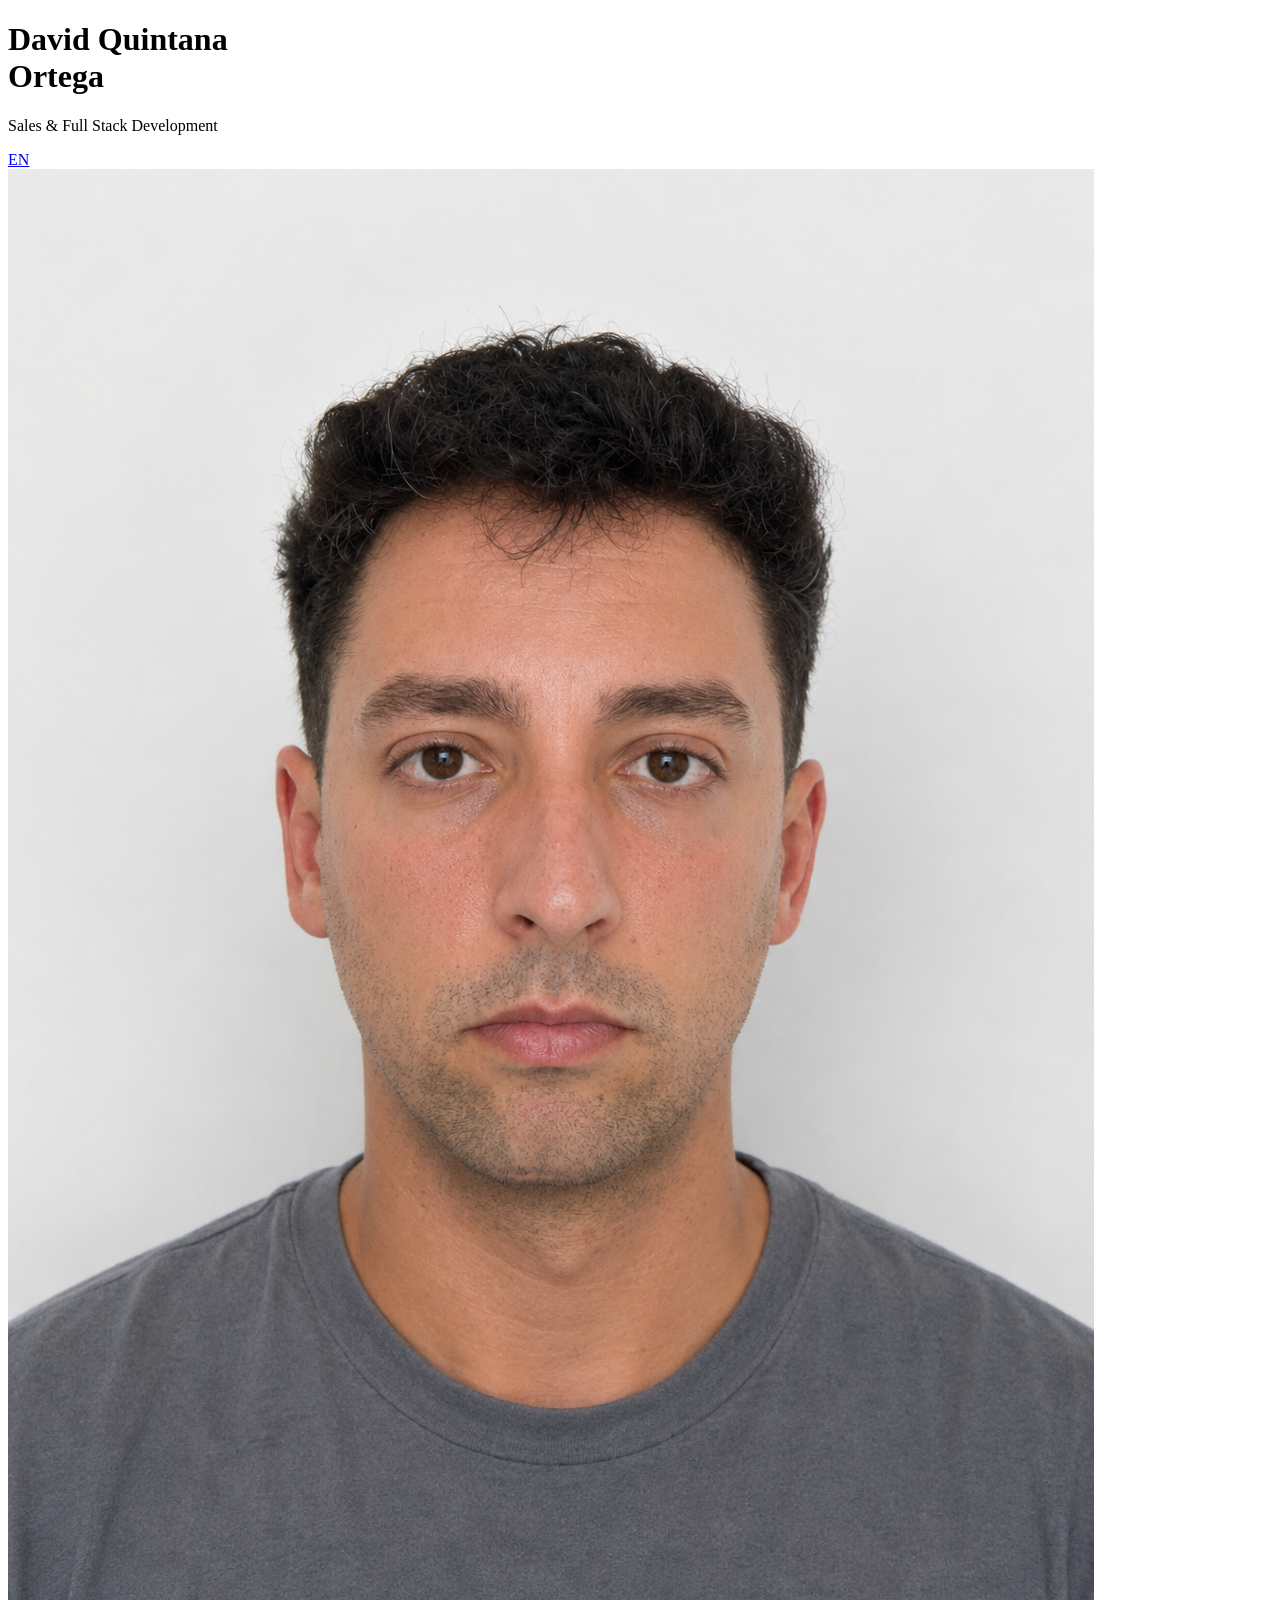
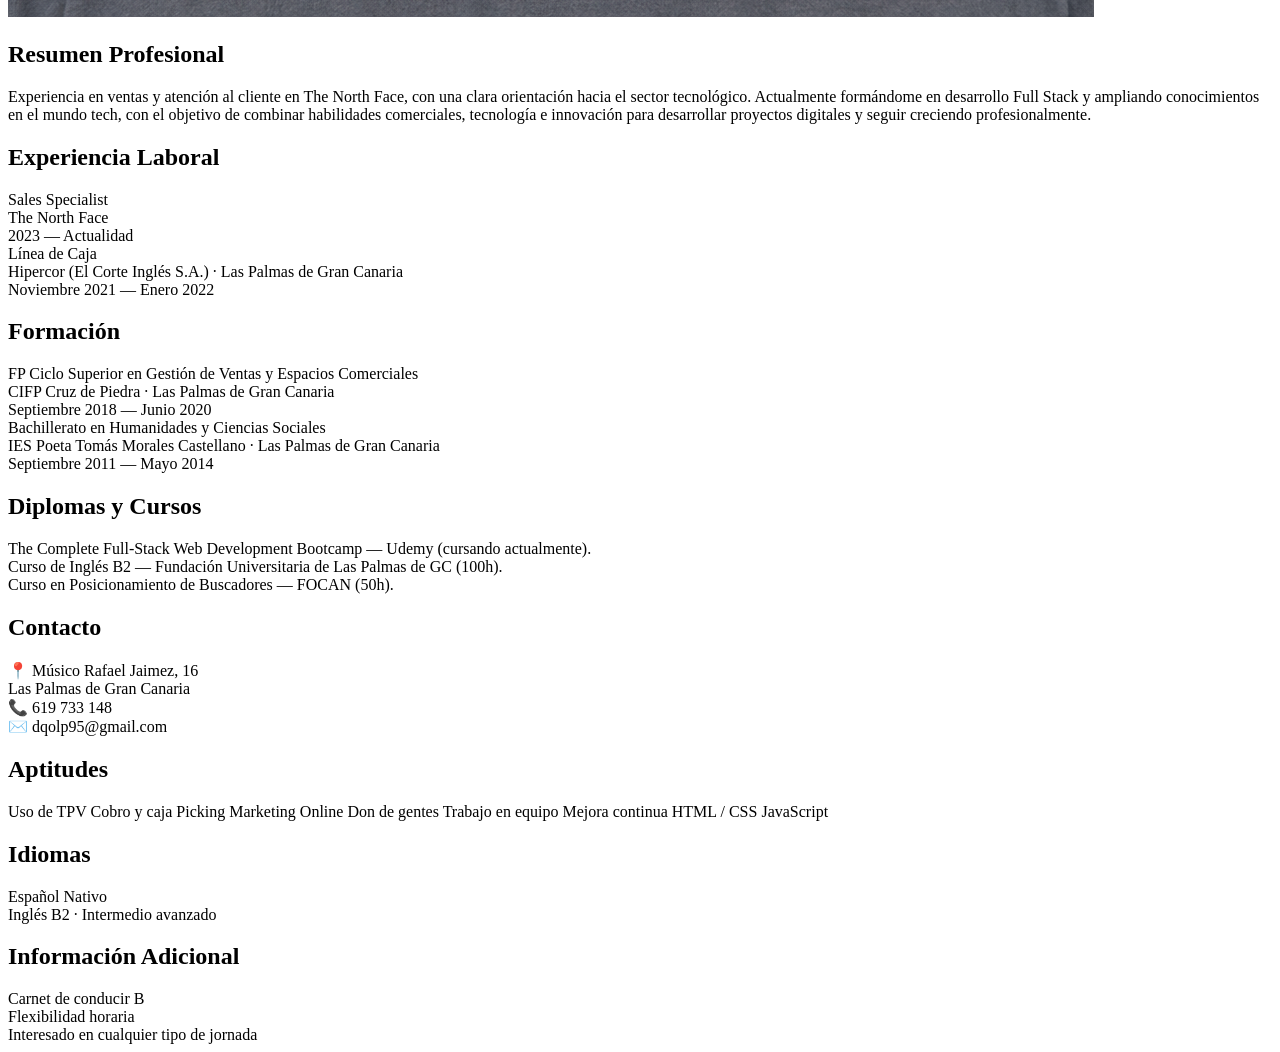
==== index.html @ 0366dd5f "Add files via upload" ====
<!DOCTYPE html>
<html lang="es">
<head>
  <meta charset="UTF-8">
  <meta name="viewport" content="width=device-width, initial-scale=1.0">
  <title>CV - David Quintana Ortega</title>
  <link href="https://fonts.googleapis.com/css2?family=Playfair+Display:wght@700&family=DM+Sans:wght@300;400;500&display=swap" rel="stylesheet">
  <link rel="stylesheet" href="curriculum.css">
</head>
<body>

<div class="cv-wrapper">

  <!-- CABECERA -->
  <div class="cv-header">
    <div class="cv-header-text">
      <h1>David Quintana<br>Ortega</h1>
      <p class="tagline">Sales &amp; Full Stack Development</p>
        <a href="curriculum-en.html" class="lang-btn">EN</a>
    </div>
    <img src="Curriculum.png" alt="Foto de Curriculum" class="cv-header-photo">
  </div>

  <!-- CUERPO EN DOS COLUMNAS -->
  <div class="cv-body">

    <!-- COLUMNA IZQUIERDA -->
    <div class="col-left">

      <section>
        <h2>Resumen Profesional</h2>
        <p class="resumen-text">
          Experiencia en ventas y atención al cliente en The North Face, con una clara orientación hacia el sector tecnológico. Actualmente formándome en desarrollo Full Stack y ampliando conocimientos en el mundo tech, con el objetivo de combinar habilidades comerciales, tecnología e innovación para desarrollar proyectos digitales y seguir creciendo profesionalmente.
        </p>
      </section>

      <section>
        <h2>Experiencia Laboral</h2>

        <div class="entry">
          <div class="entry-title">Sales Specialist</div>
          <div class="entry-org">The North Face</div>
          <div class="entry-date">2023 — Actualidad</div>
        </div>

        <div class="entry">
          <div class="entry-title">Línea de Caja</div>
          <div class="entry-org">Hipercor (El Corte Inglés S.A.) · Las Palmas de Gran Canaria</div>
          <div class="entry-date">Noviembre 2021 — Enero 2022</div>
        </div>
      </section>

      <section>
        <h2>Formación</h2>

        <div class="entry">
          <div class="entry-title">FP Ciclo Superior en Gestión de Ventas y Espacios Comerciales</div>
          <div class="entry-org">CIFP Cruz de Piedra · Las Palmas de Gran Canaria</div>
          <div class="entry-date">Septiembre 2018 — Junio 2020</div>
        </div>

        <div class="entry">
          <div class="entry-title">Bachillerato en Humanidades y Ciencias Sociales</div>
          <div class="entry-org">IES Poeta Tomás Morales Castellano · Las Palmas de Gran Canaria</div>
          <div class="entry-date">Septiembre 2011 — Mayo 2014</div>
        </div>
      </section>

      <section>
        <h2>Diplomas y Cursos</h2>
        <div class="diploma-item">The Complete Full-Stack Web Development Bootcamp — Udemy (cursando actualmente).</div>
        <div class="diploma-item">Curso de Inglés B2 — Fundación Universitaria de Las Palmas de GC (100h).</div>
        <div class="diploma-item">Curso en Posicionamiento de Buscadores — FOCAN (50h).</div>
      </section>

    </div>

    <!-- COLUMNA DERECHA -->
    <div class="col-right">

      <section>
        <h2>Contacto</h2>
        <div class="contact-item">
          <span class="contact-icon">📍</span>
          <span>Músico Rafael Jaimez, 16<br>Las Palmas de Gran Canaria</span>
        </div>
        <div class="contact-item">
          <span class="contact-icon">📞</span>
          <span>619 733 148</span>
        </div>
        <div class="contact-item">
          <span class="contact-icon">✉️</span>
          <span>dqolp95@gmail.com</span>
        </div>
      </section>

      <section>
        <h2>Aptitudes</h2>
        <span class="skill-tag">Uso de TPV</span>
        <span class="skill-tag">Cobro y caja</span>
        <span class="skill-tag">Picking</span>
        <span class="skill-tag">Marketing Online</span>
        <span class="skill-tag">Don de gentes</span>
        <span class="skill-tag">Trabajo en equipo</span>
        <span class="skill-tag">Mejora continua</span>
        <span class="skill-tag">HTML / CSS</span>
        <span class="skill-tag">JavaScript</span>
      </section>

      <section>
        <h2>Idiomas</h2>

        <div class="lang-item">
          <span class="lang-name">Español</span>
          <span class="lang-level">Nativo</span>
        </div>
        <div class="lang-bar-wrap"><div class="lang-bar" style="width:100%"></div></div>

        <div class="lang-item">
          <span class="lang-name">Inglés</span>
          <span class="lang-level">B2 · Intermedio avanzado</span>
        </div>
        <div class="lang-bar-wrap"><div class="lang-bar" style="width:70%"></div></div>

      <section>
        <h2>Información Adicional</h2>
        <div class="adicional-item">Carnet de conducir B</div>
        <div class="adicional-item">Flexibilidad horaria</div>
        <div class="adicional-item">Interesado en cualquier tipo de jornada</div>
      </section>

    </div>

  </div><!-- /cv-body -->
</div><!-- /cv-wrapper -->

</body>
</html>
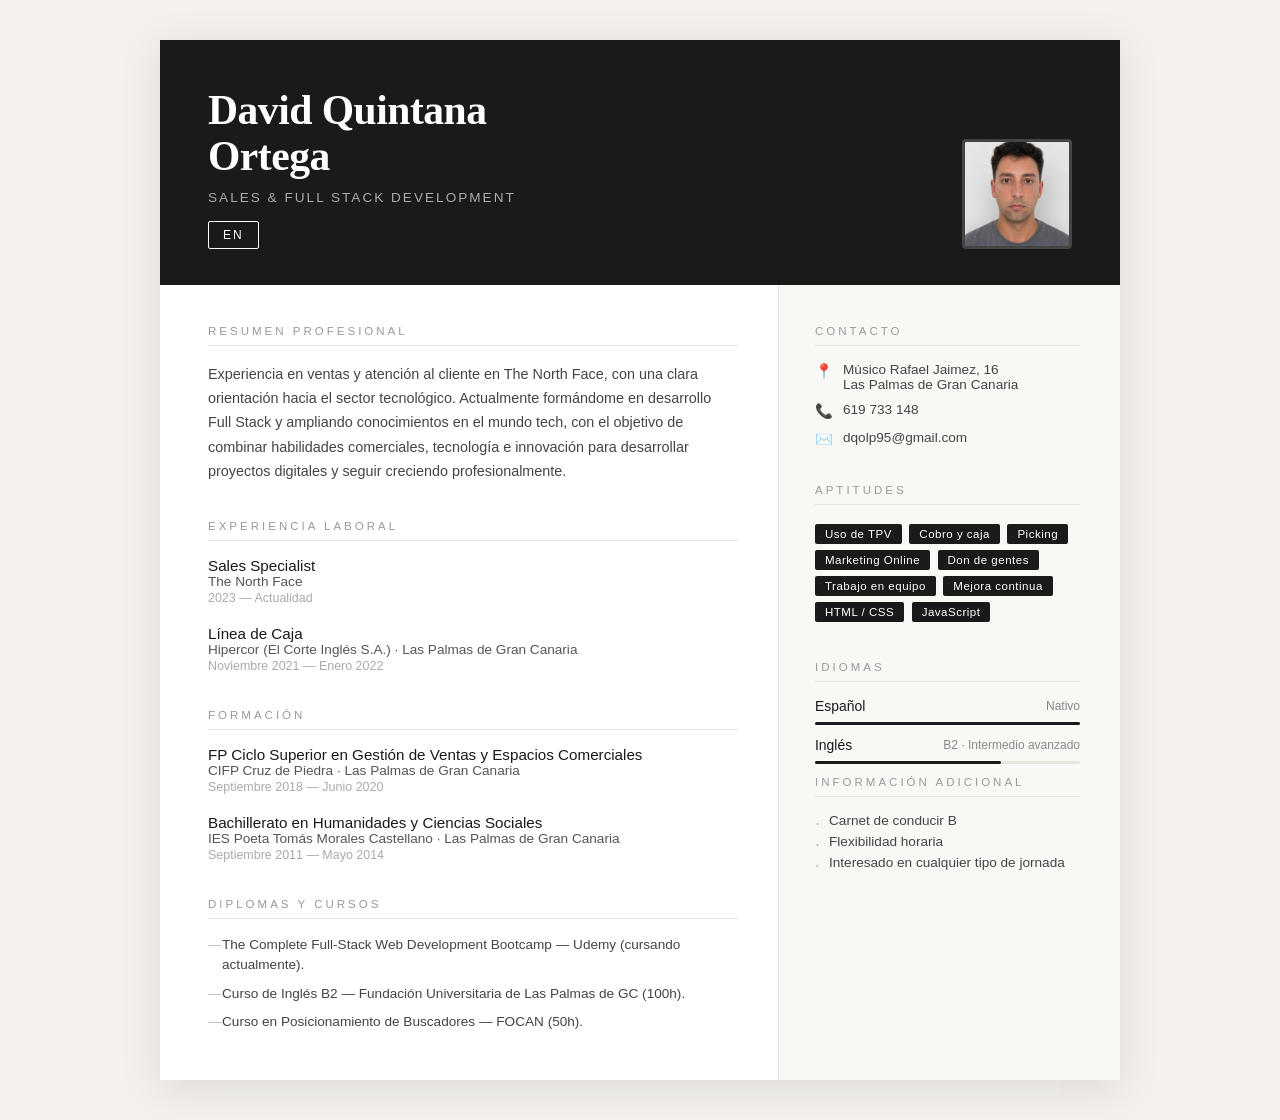
==== commit 5b8d964f: "Add files via upload" ====
--- a/index.html
+++ b/index.html
@@ -5,7 +5,7 @@
   <meta name="viewport" content="width=device-width, initial-scale=1.0">
   <title>CV - David Quintana Ortega</title>
   <link href="https://fonts.googleapis.com/css2?family=Playfair+Display:wght@700&family=DM+Sans:wght@300;400;500&display=swap" rel="stylesheet">
-  <link rel="stylesheet" href="curriculum.css">
+  <link rel="stylesheet" href="style.css">
 </head>
 <body>
 
--- a/style.css
+++ b/style.css
@@ -0,0 +1,268 @@
+*, *::before, *::after { box-sizing: border-box; margin: 0; padding: 0; }
+
+body {
+  font-family: 'DM Sans', sans-serif;
+  background: #f4f1ec;
+  color: #1a1a1a;
+  min-height: 100vh;
+  padding: 40px 20px;
+}
+
+.cv-wrapper {
+  max-width: 960px;
+  margin: 0 auto;
+  background: #fff;
+  box-shadow: 0 8px 40px rgba(0,0,0,0.10);
+}
+
+/* HEADER */
+.cv-header {
+  background: #1a1a1a;
+  color: #fff;
+  padding: 48px 48px 36px 48px;
+  display: flex;
+  align-items: flex-end;
+  justify-content: space-between;
+  gap: 32px;
+}
+
+.cv-header-text h1 {
+  font-family: 'Playfair Display', serif;
+  font-size: 2.6rem;
+  letter-spacing: -0.5px;
+  line-height: 1.1;
+  margin-bottom: 10px;
+}
+
+.cv-header-text .tagline {
+  font-size: 0.85rem;
+  font-weight: 300;
+  color: #aaa;
+  letter-spacing: 2px;
+  text-transform: uppercase;
+}
+
+.cv-header-photo {
+  width: 110px;
+  height: 110px;
+  border-radius: 4px;
+  object-fit: cover;
+  border: 3px solid #444;
+  flex-shrink: 0;
+}
+
+.cv-header-photo-placeholder {
+  width: 110px;
+  height: 110px;
+  border-radius: 4px;
+  background: #333;
+  flex-shrink: 0;
+  display: flex;
+  align-items: center;
+  justify-content: center;
+  color: #666;
+  font-size: 0.7rem;
+  text-align: center;
+  border: 3px solid #444;
+}
+
+/* BODY */
+.cv-body {
+  display: flex;
+  gap: 0;
+}
+
+/* LEFT COLUMN */
+.col-left {
+  flex: 2;
+  padding: 40px 40px 40px 48px;
+  border-right: 1px solid #e8e4de;
+}
+
+/* RIGHT COLUMN */
+.col-right {
+  flex: 1;
+  padding: 40px 40px 40px 36px;
+  background: #faf8f5;
+}
+
+/* SECTIONS */
+section {
+  margin-bottom: 36px;
+}
+
+section:last-child {
+  margin-bottom: 0;
+}
+
+h2 {
+  font-family: 'DM Sans', sans-serif;
+  font-size: 0.72rem;
+  font-weight: 500;
+  letter-spacing: 3px;
+  text-transform: uppercase;
+  color: #999;
+  margin-bottom: 16px;
+  padding-bottom: 8px;
+  border-bottom: 1px solid #e8e4de;
+}
+
+/* ENTRIES */
+.entry { margin-bottom: 20px; }
+
+.entry-title {
+  font-size: 0.95rem;
+  font-weight: 500;
+  color: #1a1a1a;
+}
+
+.entry-org {
+  font-size: 0.85rem;
+  color: #555;
+  margin-bottom: 2px;
+}
+
+.entry-date {
+  font-size: 0.78rem;
+  color: #aaa;
+  font-weight: 300;
+  margin-bottom: 8px;
+}
+
+.entry ul { list-style: none; padding: 0; }
+
+.entry ul li {
+  font-size: 0.87rem;
+  color: #444;
+  padding-left: 14px;
+  position: relative;
+  margin-bottom: 4px;
+  line-height: 1.5;
+}
+
+.entry ul li::before {
+  content: '—';
+  position: absolute;
+  left: 0;
+  color: #bbb;
+}
+
+/* RESUMEN */
+.resumen-text {
+  font-size: 0.9rem;
+  line-height: 1.7;
+  color: #444;
+  font-weight: 300;
+}
+
+/* CONTACTO */
+.contact-item {
+  display: flex;
+  align-items: flex-start;
+  gap: 10px;
+  font-size: 0.85rem;
+  color: #444;
+  margin-bottom: 10px;
+}
+
+.contact-icon {
+  font-size: 0.9rem;
+  margin-top: 1px;
+  color: #888;
+}
+
+/* APTITUDES */
+.skill-tag {
+  display: inline-block;
+  background: #1a1a1a;
+  color: #fff;
+  font-size: 0.72rem;
+  font-weight: 400;
+  padding: 4px 10px;
+  border-radius: 2px;
+  margin: 3px 3px 3px 0;
+  letter-spacing: 0.5px;
+}
+
+/* IDIOMAS */
+.lang-item {
+  display: flex;
+  justify-content: space-between;
+  align-items: center;
+  font-size: 0.87rem;
+  margin-bottom: 8px;
+}
+
+.lang-name { font-weight: 500; color: #1a1a1a; }
+
+.lang-level {
+  font-size: 0.75rem;
+  color: #888;
+  font-weight: 300;
+}
+
+.lang-bar-wrap {
+  width: 100%;
+  height: 3px;
+  background: #e8e4de;
+  border-radius: 2px;
+  margin-top: 4px;
+  margin-bottom: 12px;
+}
+
+.lang-bar {
+  height: 3px;
+  background: #1a1a1a;
+  border-radius: 2px;
+}
+
+/* DIPLOMAS */
+.diploma-item {
+  font-size: 0.85rem;
+  color: #444;
+  padding-left: 14px;
+  position: relative;
+  margin-bottom: 8px;
+  line-height: 1.5;
+}
+
+.diploma-item::before {
+  content: '—';
+  position: absolute;
+  left: 0;
+  color: #bbb;
+}
+
+/* ADICIONAL */
+.adicional-item {
+  font-size: 0.85rem;
+  color: #444;
+  padding-left: 14px;
+  position: relative;
+  margin-bottom: 6px;
+}
+
+.adicional-item::before {
+  content: '·';
+  position: absolute;
+  left: 0;
+  color: #bbb;
+  font-size: 1.1rem;
+}
+.lang-btn {
+  display: inline-block;
+  border: 1px solid #fff;
+  color: #fff;
+  text-decoration: none;
+  font-size: 0.75rem;
+  letter-spacing: 2px;
+  padding: 6px 14px;
+  border-radius: 2px;
+  margin-top: 16px;
+  transition: background 0.2s, color 0.2s;
+}
+
+.lang-btn:hover {
+  background: #fff;
+  color: #1a1a1a;
+}
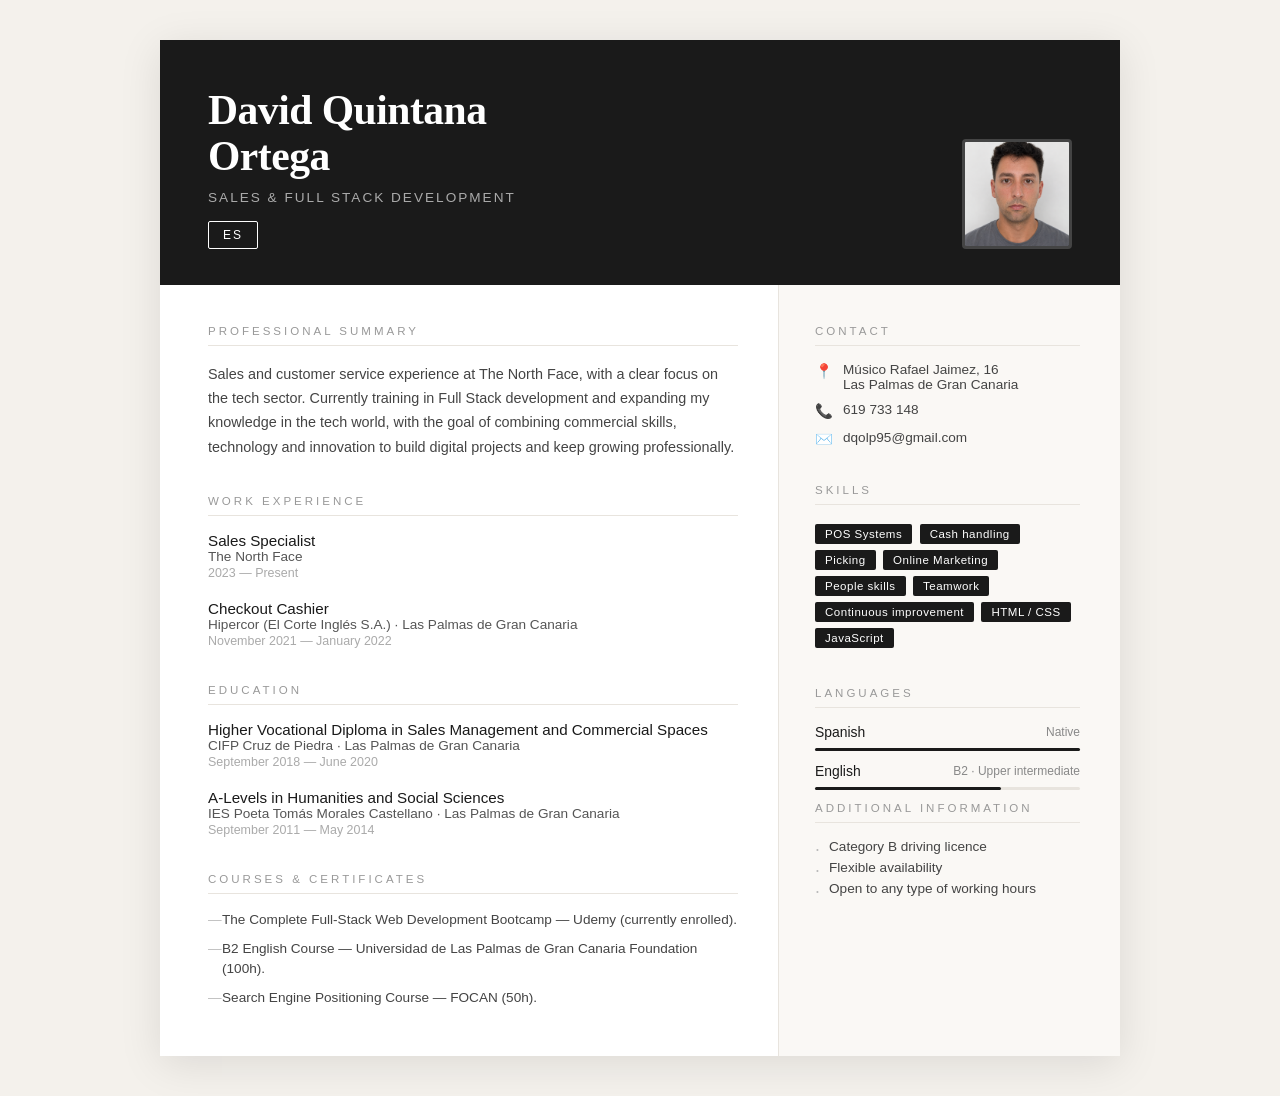
==== commit 5b8391e3: "Add files via upload" ====
--- a/index.html
+++ b/index.html
@@ -1,5 +1,5 @@
 <!DOCTYPE html>
-<html lang="es">
+<html lang="en">
 <head>
   <meta charset="UTF-8">
   <meta name="viewport" content="width=device-width, initial-scale=1.0">
@@ -11,75 +11,75 @@
 
 <div class="cv-wrapper">
 
-  <!-- CABECERA -->
+  <!-- HEADER -->
   <div class="cv-header">
     <div class="cv-header-text">
       <h1>David Quintana<br>Ortega</h1>
       <p class="tagline">Sales &amp; Full Stack Development</p>
-        <a href="curriculum-en.html" class="lang-btn">EN</a>
+      <a href="Curriculum-es.html" class="lang-btn">ES</a>
     </div>
-    <img src="Curriculum.png" alt="Foto de Curriculum" class="cv-header-photo">
+    <img src="Curriculum.png" alt="Photo" class="cv-header-photo">
   </div>
 
-  <!-- CUERPO EN DOS COLUMNAS -->
+  <!-- TWO COLUMN BODY -->
   <div class="cv-body">
 
-    <!-- COLUMNA IZQUIERDA -->
+    <!-- LEFT COLUMN -->
     <div class="col-left">
 
       <section>
-        <h2>Resumen Profesional</h2>
+        <h2>Professional Summary</h2>
         <p class="resumen-text">
-          Experiencia en ventas y atención al cliente en The North Face, con una clara orientación hacia el sector tecnológico. Actualmente formándome en desarrollo Full Stack y ampliando conocimientos en el mundo tech, con el objetivo de combinar habilidades comerciales, tecnología e innovación para desarrollar proyectos digitales y seguir creciendo profesionalmente.
+          Sales and customer service experience at The North Face, with a clear focus on the tech sector. Currently training in Full Stack development and expanding my knowledge in the tech world, with the goal of combining commercial skills, technology and innovation to build digital projects and keep growing professionally.
         </p>
       </section>
 
       <section>
-        <h2>Experiencia Laboral</h2>
+        <h2>Work Experience</h2>
 
         <div class="entry">
           <div class="entry-title">Sales Specialist</div>
           <div class="entry-org">The North Face</div>
-          <div class="entry-date">2023 — Actualidad</div>
+          <div class="entry-date">2023 — Present</div>
         </div>
 
         <div class="entry">
-          <div class="entry-title">Línea de Caja</div>
+          <div class="entry-title">Checkout Cashier</div>
           <div class="entry-org">Hipercor (El Corte Inglés S.A.) · Las Palmas de Gran Canaria</div>
-          <div class="entry-date">Noviembre 2021 — Enero 2022</div>
+          <div class="entry-date">November 2021 — January 2022</div>
         </div>
       </section>
 
       <section>
-        <h2>Formación</h2>
+        <h2>Education</h2>
 
         <div class="entry">
-          <div class="entry-title">FP Ciclo Superior en Gestión de Ventas y Espacios Comerciales</div>
+          <div class="entry-title">Higher Vocational Diploma in Sales Management and Commercial Spaces</div>
           <div class="entry-org">CIFP Cruz de Piedra · Las Palmas de Gran Canaria</div>
-          <div class="entry-date">Septiembre 2018 — Junio 2020</div>
+          <div class="entry-date">September 2018 — June 2020</div>
         </div>
 
         <div class="entry">
-          <div class="entry-title">Bachillerato en Humanidades y Ciencias Sociales</div>
+          <div class="entry-title">A-Levels in Humanities and Social Sciences</div>
           <div class="entry-org">IES Poeta Tomás Morales Castellano · Las Palmas de Gran Canaria</div>
-          <div class="entry-date">Septiembre 2011 — Mayo 2014</div>
+          <div class="entry-date">September 2011 — May 2014</div>
         </div>
       </section>
 
       <section>
-        <h2>Diplomas y Cursos</h2>
-        <div class="diploma-item">The Complete Full-Stack Web Development Bootcamp — Udemy (cursando actualmente).</div>
-        <div class="diploma-item">Curso de Inglés B2 — Fundación Universitaria de Las Palmas de GC (100h).</div>
-        <div class="diploma-item">Curso en Posicionamiento de Buscadores — FOCAN (50h).</div>
+        <h2>Courses & Certificates</h2>
+        <div class="diploma-item">The Complete Full-Stack Web Development Bootcamp — Udemy (currently enrolled).</div>
+        <div class="diploma-item">B2 English Course — Universidad de Las Palmas de Gran Canaria Foundation (100h).</div>
+        <div class="diploma-item">Search Engine Positioning Course — FOCAN (50h).</div>
       </section>
 
     </div>
 
-    <!-- COLUMNA DERECHA -->
+    <!-- RIGHT COLUMN -->
     <div class="col-right">
 
       <section>
-        <h2>Contacto</h2>
+        <h2>Contact</h2>
         <div class="contact-item">
           <span class="contact-icon">📍</span>
           <span>Músico Rafael Jaimez, 16<br>Las Palmas de Gran Canaria</span>
@@ -95,38 +95,37 @@
       </section>
 
       <section>
-        <h2>Aptitudes</h2>
-        <span class="skill-tag">Uso de TPV</span>
-        <span class="skill-tag">Cobro y caja</span>
+        <h2>Skills</h2>
+        <span class="skill-tag">POS Systems</span>
+        <span class="skill-tag">Cash handling</span>
         <span class="skill-tag">Picking</span>
-        <span class="skill-tag">Marketing Online</span>
-        <span class="skill-tag">Don de gentes</span>
-        <span class="skill-tag">Trabajo en equipo</span>
-        <span class="skill-tag">Mejora continua</span>
+        <span class="skill-tag">Online Marketing</span>
+        <span class="skill-tag">People skills</span>
+        <span class="skill-tag">Teamwork</span>
+        <span class="skill-tag">Continuous improvement</span>
         <span class="skill-tag">HTML / CSS</span>
         <span class="skill-tag">JavaScript</span>
       </section>
 
       <section>
-        <h2>Idiomas</h2>
+        <h2>Languages</h2>
 
         <div class="lang-item">
-          <span class="lang-name">Español</span>
-          <span class="lang-level">Nativo</span>
+          <span class="lang-name">Spanish</span>
+          <span class="lang-level">Native</span>
         </div>
         <div class="lang-bar-wrap"><div class="lang-bar" style="width:100%"></div></div>
 
         <div class="lang-item">
-          <span class="lang-name">Inglés</span>
-          <span class="lang-level">B2 · Intermedio avanzado</span>
+          <span class="lang-name">English</span>
+          <span class="lang-level">B2 · Upper intermediate</span>
         </div>
         <div class="lang-bar-wrap"><div class="lang-bar" style="width:70%"></div></div>
-
       <section>
-        <h2>Información Adicional</h2>
-        <div class="adicional-item">Carnet de conducir B</div>
-        <div class="adicional-item">Flexibilidad horaria</div>
-        <div class="adicional-item">Interesado en cualquier tipo de jornada</div>
+        <h2>Additional Information</h2>
+        <div class="adicional-item">Category B driving licence</div>
+        <div class="adicional-item">Flexible availability</div>
+        <div class="adicional-item">Open to any type of working hours</div>
       </section>
 
     </div>
